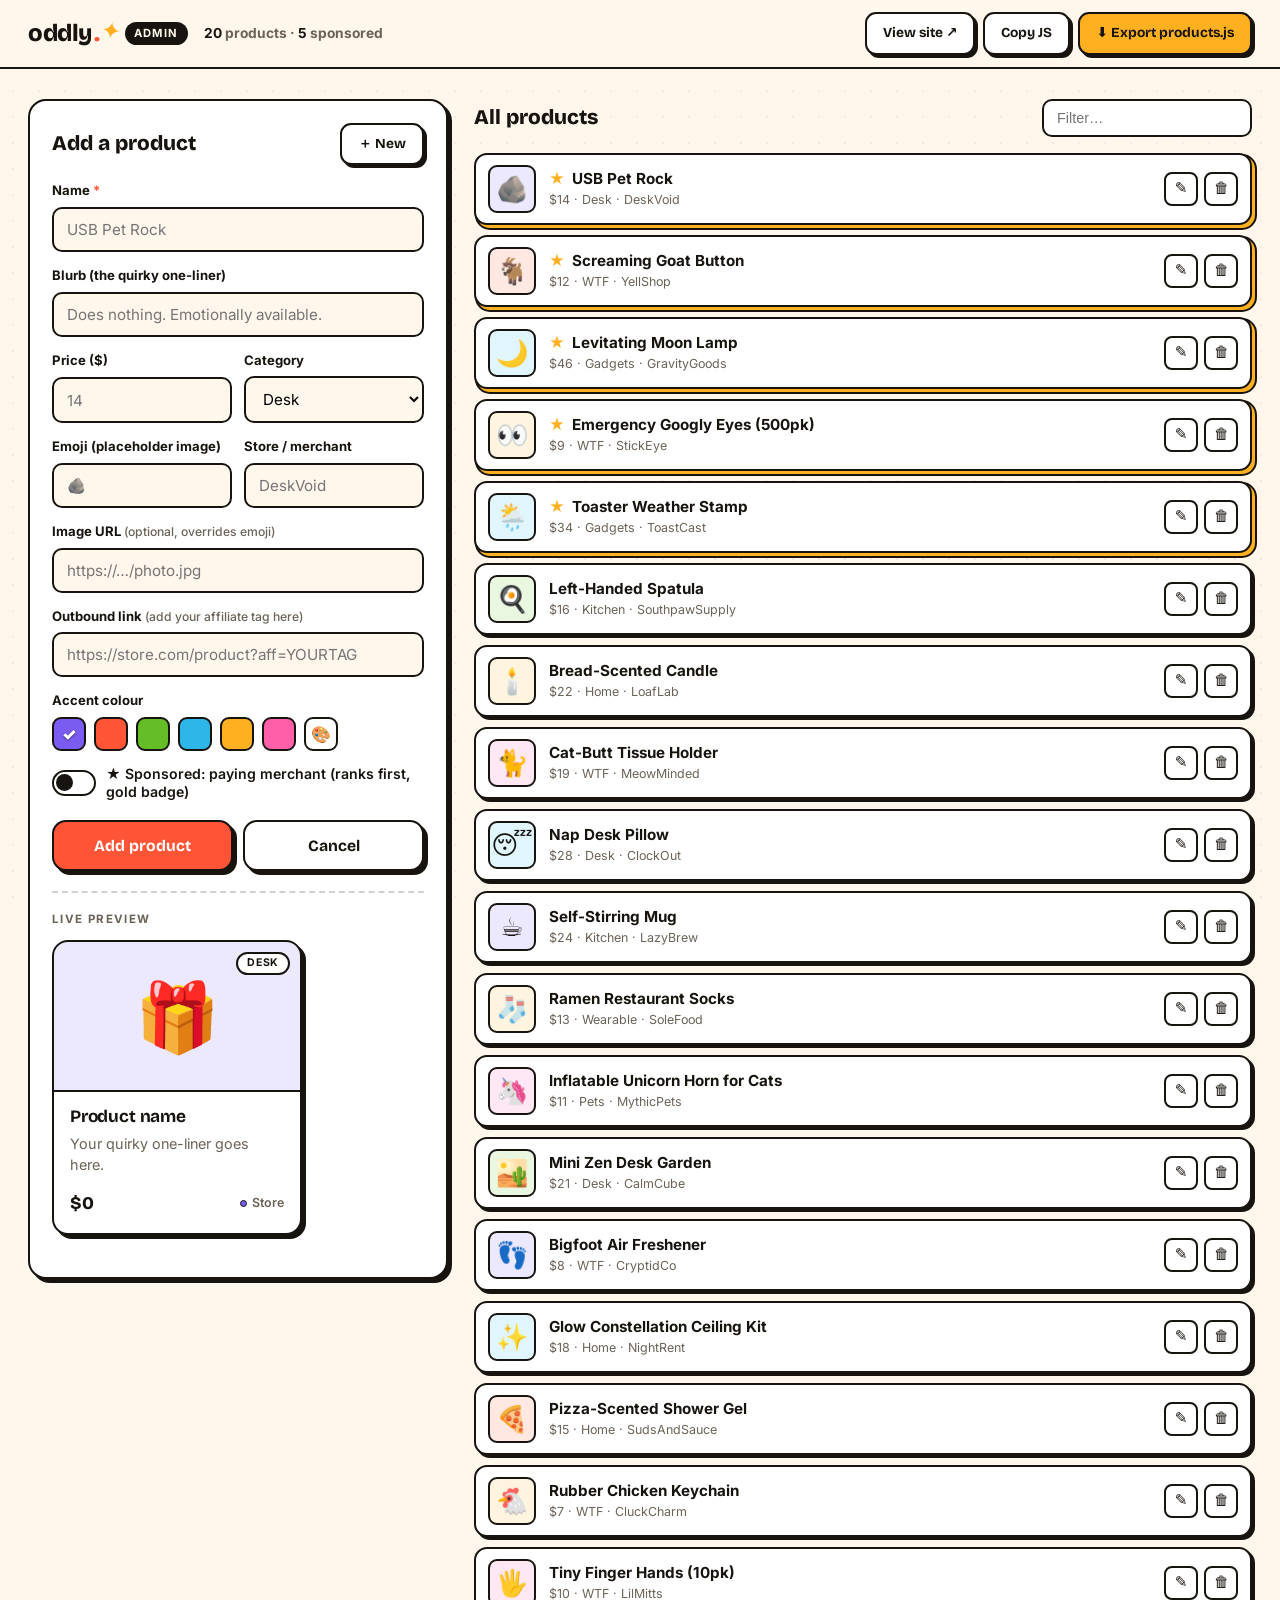
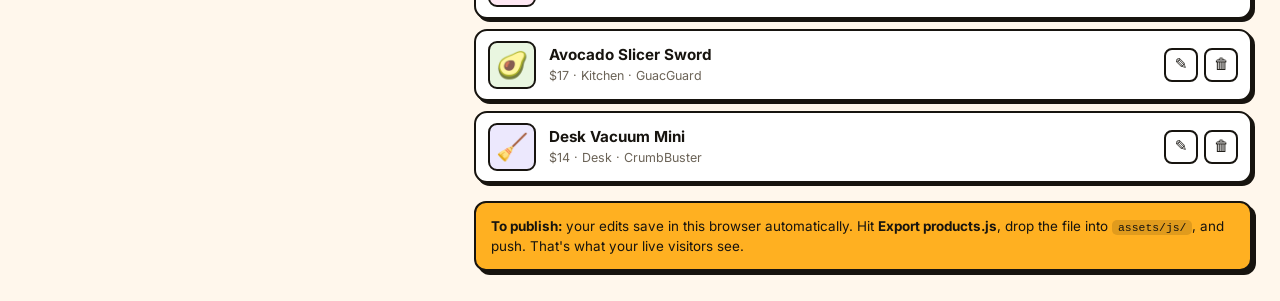
==== admin.html @ 24bc45f0 "ODDLY: weird-product discovery platform + admin Co-Authored-By: Claude Opus 4.8 <noreply@anthropic.c" ====
<!DOCTYPE html>
<html lang="en">
<head>
<meta charset="UTF-8">
<meta name="viewport" content="width=device-width, initial-scale=1.0">
<title>ODDLY: Admin</title>
<meta name="robots" content="noindex">
<link rel="icon" href='data:image/svg+xml,%3Csvg xmlns="http://www.w3.org/2000/svg" viewBox="0 0 64 64"%3E%3Crect width="64" height="64" rx="14" fill="%23FFF7EC" stroke="%2317140F" stroke-width="4"/%3E%3Ctext x="32" y="46" font-size="38" text-anchor="middle" font-family="Arial Black,sans-serif" fill="%2317140F"%3EO%3C/text%3E%3Ccircle cx="47" cy="18" r="6" fill="%23FF5436" stroke="%2317140F" stroke-width="3"/%3E%3C/svg%3E'>
<link rel="preconnect" href="https://fonts.googleapis.com">
<link rel="preconnect" href="https://fonts.gstatic.com" crossorigin>
<link href="https://fonts.googleapis.com/css2?family=Bricolage+Grotesque:opsz,wght@12..96,600;12..96,700;12..96,800&family=Inter:wght@400;500;600;700&display=swap" rel="stylesheet">
<link rel="stylesheet" href="assets/css/styles.css">
<link rel="stylesheet" href="assets/css/admin.css">
</head>
<body class="admin">

<!-- ===== Top bar ===== -->
<header class="adbar">
  <div class="adbar__in">
    <a class="logo" href="index.html">oddly<span class="dot">.</span><span class="star">✦</span> <span class="adbar__tag">admin</span></a>
    <div class="adbar__stats" id="stats"></div>
    <div class="adbar__actions">
      <a class="btn btn--sm" href="index.html" target="_blank">View site ↗</a>
      <button class="btn btn--sm" id="btn-copy">Copy JS</button>
      <button class="btn btn--sm btn--gold" id="btn-export">⬇ Export products.js</button>
    </div>
  </div>
</header>

<main class="adwrap">

  <!-- ===== Editor ===== -->
  <section class="editor" id="editor">
    <div class="editor__head">
      <h2 id="editor-title">Add a product</h2>
      <button class="btn btn--sm" id="btn-new" hidden>＋ New</button>
    </div>

    <form id="form" class="ed-form" autocomplete="off">
      <label class="fld">
        <span>Name <b>*</b></span>
        <input name="name" required placeholder="USB Pet Rock">
      </label>

      <label class="fld">
        <span>Blurb (the quirky one-liner)</span>
        <input name="blurb" placeholder="Does nothing. Emotionally available.">
      </label>

      <div class="fld-grid">
        <label class="fld">
          <span>Price ($)</span>
          <input name="price" type="number" min="0" step="0.01" placeholder="14">
        </label>
        <label class="fld">
          <span>Category</span>
          <select name="cat" id="cat-select"></select>
        </label>
      </div>

      <div class="fld-grid">
        <label class="fld">
          <span>Emoji (placeholder image)</span>
          <input name="emoji" maxlength="4" placeholder="🪨">
        </label>
        <label class="fld">
          <span>Store / merchant</span>
          <input name="store" placeholder="DeskVoid">
        </label>
      </div>

      <label class="fld">
        <span>Image URL <em>(optional, overrides emoji)</em></span>
        <input name="image" type="url" placeholder="https://…/photo.jpg">
      </label>

      <label class="fld">
        <span>Outbound link <em>(add your affiliate tag here)</em></span>
        <input name="url" type="url" placeholder="https://store.com/product?aff=YOURTAG">
      </label>

      <div class="fld">
        <span>Accent colour</span>
        <div class="swatches" id="swatches"></div>
      </div>

      <label class="toggle">
        <input type="checkbox" name="sponsored">
        <span class="toggle__ui"></span>
        <span>★ Sponsored: paying merchant (ranks first, gold badge)</span>
      </label>

      <div class="ed-actions">
        <button class="btn btn--brand" type="submit" id="btn-save">Add product</button>
        <button class="btn" type="button" id="btn-cancel" hidden>Cancel</button>
      </div>
    </form>

    <div class="preview">
      <div class="preview__label">Live preview</div>
      <div id="preview-card"></div>
    </div>
  </section>

  <!-- ===== Product list ===== -->
  <section class="list">
    <div class="list__head">
      <h2>All products</h2>
      <input id="list-search" class="list__search" type="search" placeholder="Filter…">
    </div>
    <div class="rows" id="rows"></div>
    <p class="publish-note">
      <strong>To publish:</strong> your edits save in this browser automatically.
      Hit <b>Export products.js</b>, drop the file into <code>assets/js/</code>, and push.
      That's what your live visitors see.
    </p>
  </section>

</main>

<div class="toast" id="toast"></div>

<script src="assets/js/products.js"></script>
<script src="assets/js/admin.js"></script>
</body>
</html>
---- assets/css/styles.css ----
/* =====================================================================
   ODDLY: playful discovery marketplace
   ===================================================================== */

:root{
  --bg:#FFF7EC;
  --ink:#17140F;
  --card:#FFFFFF;
  --muted:#6b6357;
  --line:#17140F;
  --brand:#FF5436;      /* tomato */
  --gold:#FFB021;
  --grape:#7B5CF0;
  --sky:#2FB6E8;
  --lime:#64BC26;
  --pink:#FF5FA8;
  --shadow: 4px 4px 0 var(--ink);
  --shadow-lg: 7px 7px 0 var(--ink);
  --radius:16px;
  --font-display:"Bricolage Grotesque","Arial Black",system-ui,sans-serif;
  --font-body:"Inter",system-ui,-apple-system,"Segoe UI",Roboto,sans-serif;
  --nav-h:66px;
}

*,*::before,*::after{box-sizing:border-box;margin:0;padding:0}
html{scroll-behavior:smooth;-webkit-text-size-adjust:100%}
body{
  font-family:var(--font-body);
  background:var(--bg);
  color:var(--ink);
  line-height:1.5;
  -webkit-font-smoothing:antialiased;
  overflow-x:hidden;
}
img{display:block;max-width:100%}
a{color:inherit;text-decoration:none}
button{font:inherit;cursor:pointer;border:none;background:none;color:inherit}
::selection{background:var(--brand);color:#fff}
:focus-visible{outline:3px solid var(--grape);outline-offset:2px}

.wrap{width:100%;max-width:1240px;margin-inline:auto;padding-inline:clamp(16px,4vw,32px)}

/* dotted texture behind everything */
body::before{
  content:"";position:fixed;inset:0;z-index:0;pointer-events:none;
  background-image:radial-gradient(var(--ink) 1px,transparent 1.4px);
  background-size:26px 26px;opacity:.05;
}
main,.nav,.site-footer{position:relative;z-index:1}

/* ---------- pieces ---------- */
.pill{
  display:inline-flex;align-items:center;gap:7px;
  font-weight:700;font-size:.8rem;letter-spacing:.01em;
  padding:6px 13px;border:2px solid var(--ink);border-radius:999px;
  background:#fff;white-space:nowrap;
}
.btn{
  display:inline-flex;align-items:center;justify-content:center;gap:8px;
  font-family:var(--font-display);font-weight:700;font-size:.98rem;
  padding:12px 22px;border:2.5px solid var(--ink);border-radius:14px;
  background:#fff;box-shadow:var(--shadow);
  transition:transform .12s ease, box-shadow .12s ease, background .15s ease;
}
.btn:hover{transform:translate(-2px,-2px);box-shadow:var(--shadow-lg)}
.btn:active{transform:translate(2px,2px);box-shadow:2px 2px 0 var(--ink)}
.btn--brand{background:var(--brand);color:#fff}
.btn--grape{background:var(--grape);color:#fff}
.btn--gold{background:var(--gold)}
.btn--sm{padding:9px 16px;font-size:.86rem;border-radius:11px;box-shadow:3px 3px 0 var(--ink)}

/* ---------- nav ---------- */
.nav{
  position:sticky;top:0;z-index:50;
  background:var(--bg);border-bottom:2.5px solid var(--ink);
}
.nav__in{display:flex;align-items:center;gap:18px;height:var(--nav-h)}
.logo{font-family:var(--font-display);font-weight:800;font-size:1.5rem;letter-spacing:-.02em;display:flex;align-items:center;gap:2px}
.logo .dot{color:var(--brand)}
.logo .star{display:inline-block;color:var(--gold);transform:translateY(-2px) rotate(8deg)}
.nav__links{display:flex;gap:4px;margin-left:auto}
.nav__links a{font-weight:600;font-size:.92rem;padding:8px 12px;border-radius:10px}
.nav__links a:hover{background:#fff;box-shadow:var(--shadow)}
.nav__cta{margin-left:6px}
.nav__burger{display:none;margin-left:auto;width:44px;height:44px;border:2.5px solid var(--ink);border-radius:11px;background:#fff;align-items:center;justify-content:center;font-size:1.3rem;box-shadow:var(--shadow)}

/* ---------- hero ---------- */
.hero{padding:clamp(38px,7vw,74px) 0 clamp(28px,4vw,44px);text-align:center}
.hero .tagchip{margin-bottom:20px;background:var(--gold)}
.hero h1{
  font-family:var(--font-display);font-weight:800;
  font-size:clamp(2.3rem,6.4vw,4.6rem);line-height:1.02;letter-spacing:-.03em;
  max-width:16ch;margin-inline:auto;
}
.hero h1 .mark{position:relative;white-space:nowrap}
.hero h1 .mark::after{content:"";position:absolute;left:-2%;right:-2%;bottom:6%;height:34%;
  background:var(--brand);z-index:-1;transform:rotate(-1.4deg);border-radius:3px}
.hero p.sub{max-width:44ch;margin:20px auto 0;font-size:clamp(1rem,1.6vw,1.2rem);color:var(--muted)}

/* search */
.searchbar{display:flex;gap:10px;max-width:600px;margin:28px auto 0;flex-wrap:wrap}
.searchbar__field{
  flex:1;min-width:230px;display:flex;align-items:center;gap:10px;
  background:#fff;border:2.5px solid var(--ink);border-radius:14px;
  padding:0 16px;box-shadow:var(--shadow);
}
.searchbar__field svg{width:20px;height:20px;flex:none;color:var(--muted)}
.searchbar__field input{flex:1;border:none;background:none;padding:15px 0;font-size:1.02rem;outline:none}
.searchbar__field input::placeholder{color:#a99f90}

.hero__meta{margin-top:16px;font-size:.86rem;color:var(--muted);font-weight:600}

/* ---------- controls / chips ---------- */
.controls{position:sticky;top:var(--nav-h);z-index:40;background:var(--bg);
  padding:14px 0;border-bottom:2px dashed rgba(23,20,15,.18)}
.controls__in{display:flex;align-items:center;gap:12px;flex-wrap:wrap}
.chips{display:flex;gap:8px;flex-wrap:wrap;flex:1}
.chip{
  font-weight:700;font-size:.86rem;padding:8px 15px;border:2px solid var(--ink);
  border-radius:999px;background:#fff;transition:transform .1s ease,box-shadow .1s ease;
}
.chip:hover{transform:translateY(-1px);box-shadow:3px 3px 0 var(--ink)}
.chip.is-active{background:var(--ink);color:var(--bg)}
.count{font-weight:700;font-size:.86rem;color:var(--muted);white-space:nowrap}

/* ---------- feed (masonry) ---------- */
.feed{columns:4 250px;column-gap:20px;padding:28px 0 10px}
.card{
  break-inside:avoid;margin-bottom:20px;display:block;width:100%;text-align:left;
  background:var(--card);border:2.5px solid var(--ink);border-radius:var(--radius);
  box-shadow:var(--shadow);overflow:hidden;
  transition:transform .14s ease, box-shadow .14s ease;
}
.card:hover{transform:translate(-3px,-3px) rotate(-.4deg);box-shadow:var(--shadow-lg)}
.card__media{
  position:relative;display:flex;align-items:center;justify-content:center;
  min-height:150px;padding:22px;font-size:clamp(46px,7vw,68px);line-height:1;
  border-bottom:2.5px solid var(--ink);
}
.card__media img{width:100%;height:100%;object-fit:cover;position:absolute;inset:0}
.card__badge{
  position:absolute;top:10px;left:10px;display:inline-flex;align-items:center;gap:5px;
  font-weight:800;font-size:.68rem;letter-spacing:.04em;text-transform:uppercase;
  padding:5px 10px;border:2px solid var(--ink);border-radius:999px;background:var(--gold);
}
.card__cat{
  position:absolute;top:10px;right:10px;font-weight:700;font-size:.66rem;text-transform:uppercase;
  letter-spacing:.06em;padding:4px 9px;border:2px solid var(--ink);border-radius:999px;background:#fff;
}
.card__body{padding:15px 16px 16px}
.card__name{font-family:var(--font-display);font-weight:700;font-size:1.08rem;line-height:1.2;letter-spacing:-.01em}
.card__blurb{margin-top:6px;font-size:.9rem;color:var(--muted);line-height:1.45}
.card__row{margin-top:14px;display:flex;align-items:center;justify-content:space-between;gap:10px}
.card__price{font-family:var(--font-display);font-weight:800;font-size:1.12rem}
.card__store{font-size:.78rem;font-weight:600;color:var(--muted);display:flex;align-items:center;gap:5px}
.card__store::before{content:"";width:7px;height:7px;border-radius:50%;background:var(--_c,var(--grape));border:1.5px solid var(--ink)}
.card.is-sponsored{box-shadow:5px 5px 0 var(--gold),5px 5px 0 2.5px var(--ink)}

/* surprise highlight */
@keyframes wiggle{0%,100%{transform:rotate(0)}25%{transform:rotate(-2.5deg)}75%{transform:rotate(2.5deg)}}
.card.is-surprise{animation:wiggle .5s ease 2;box-shadow:0 0 0 4px var(--grape),var(--shadow-lg)}

/* empty state */
.empty{text-align:center;padding:60px 20px;display:none}
.empty.show{display:block}
.empty .big{font-size:56px}
.empty h3{font-family:var(--font-display);font-size:1.5rem;margin-top:10px}
.empty p{color:var(--muted);margin-top:6px}

/* ---------- product modal (in-site detail) ---------- */
.modal{position:fixed;inset:0;z-index:100;display:none;align-items:center;justify-content:center;padding:20px}
.modal.open{display:flex}
.modal__scrim{position:absolute;inset:0;background:rgba(23,20,15,.55);backdrop-filter:blur(3px)}
.modal__card{
  position:relative;z-index:1;width:100%;max-width:760px;max-height:90vh;overflow:auto;
  background:var(--bg);border:3px solid var(--ink);border-radius:22px;box-shadow:10px 10px 0 var(--ink);
  display:grid;grid-template-columns:1fr 1fr;
}
.modal__media{display:flex;align-items:center;justify-content:center;font-size:clamp(80px,16vw,150px);
  padding:30px;border-right:3px solid var(--ink);min-height:280px;position:relative}
.modal__media img{position:absolute;inset:0;width:100%;height:100%;object-fit:cover}
.modal__body{padding:26px 26px 28px;display:flex;flex-direction:column}
.modal__badges{display:flex;gap:8px;margin-bottom:12px;flex-wrap:wrap}
.modal__name{font-family:var(--font-display);font-weight:800;font-size:1.7rem;line-height:1.1;letter-spacing:-.02em}
.modal__blurb{margin-top:10px;color:var(--muted);font-size:1.02rem}
.modal__price{font-family:var(--font-display);font-weight:800;font-size:1.8rem;margin-top:16px}
.modal__store{margin-top:4px;font-size:.9rem;color:var(--muted)}
.modal__actions{margin-top:auto;padding-top:22px;display:flex;flex-direction:column;gap:10px}
.modal__note{font-size:.74rem;color:var(--muted);text-align:center}
.modal__close{position:absolute;top:12px;right:14px;z-index:2;width:40px;height:40px;border:2.5px solid var(--ink);
  border-radius:11px;background:#fff;font-size:1.2rem;box-shadow:3px 3px 0 var(--ink);display:flex;align-items:center;justify-content:center}
.modal__close:hover{background:var(--brand);color:#fff}

/* ---------- merchants / pricing ---------- */
.section{padding:clamp(48px,8vw,88px) 0}
.section__head{text-align:center;max-width:640px;margin:0 auto clamp(30px,5vw,48px)}
.section__head .pill{margin-bottom:16px}
.section__head h2{font-family:var(--font-display);font-weight:800;font-size:clamp(1.9rem,4vw,3rem);line-height:1.05;letter-spacing:-.02em}
.section__head p{color:var(--muted);margin-top:14px;font-size:1.05rem}
.merchants{background:var(--grape);border-block:3px solid var(--ink);color:#fff}
.merchants .section__head h2,.merchants .section__head p{color:#fff}
.merchants .section__head .pill{background:var(--gold);color:var(--ink)}

.tiers{display:grid;grid-template-columns:repeat(3,1fr);gap:20px;align-items:stretch}
.tier{background:var(--bg);color:var(--ink);border:2.5px solid var(--ink);border-radius:18px;padding:26px 24px;box-shadow:var(--shadow);display:flex;flex-direction:column}
.tier.is-featured{box-shadow:var(--shadow-lg);transform:translateY(-6px)}
.tier__name{font-family:var(--font-display);font-weight:800;font-size:1.25rem}
.tier__price{font-family:var(--font-display);font-weight:800;font-size:2.4rem;margin-top:6px}
.tier__price span{font-size:.9rem;font-weight:600;color:var(--muted)}
.tier__tag{align-self:flex-start;margin-top:10px}
.tier ul{list-style:none;margin:18px 0 0;display:grid;gap:10px}
.tier li{display:flex;gap:9px;font-size:.94rem;align-items:flex-start}
.tier li svg{width:18px;height:18px;flex:none;margin-top:2px;color:var(--lime)}
.tier .btn{margin-top:22px;width:100%}

/* ---------- submit / newsletter ---------- */
.submit__box{max-width:560px;margin:0 auto;background:#fff;border:2.5px solid var(--ink);border-radius:18px;box-shadow:var(--shadow-lg);padding:clamp(24px,4vw,40px);text-align:center}
.submit__box h2{font-family:var(--font-display);font-weight:800;font-size:clamp(1.6rem,3vw,2.2rem)}
.submit__box p{color:var(--muted);margin-top:10px}
.field-row{display:flex;gap:10px;margin-top:22px;flex-wrap:wrap}
.field-row input{flex:1;min-width:200px;border:2.5px solid var(--ink);border-radius:12px;padding:14px 16px;font-size:1rem;background:var(--bg);outline:none}
.field-row input:focus{box-shadow:var(--shadow)}
.submit__ok{display:none;margin-top:16px;font-weight:700;color:var(--grape)}
.submit__box.done .field-row,.submit__box.done .submit__note{display:none}
.submit__box.done .submit__ok{display:block}
.submit__note{font-size:.78rem;color:var(--muted);margin-top:12px}

/* ---------- footer ---------- */
.site-footer{background:var(--ink);color:#f4efe6;padding:52px 0 30px;border-top:3px solid var(--ink)}
.foot__grid{display:flex;flex-wrap:wrap;gap:30px;justify-content:space-between}
.foot__brand{max-width:300px}
.foot__brand .logo{color:#fff}
.foot__brand p{color:#b6ac9c;margin-top:12px;font-size:.9rem}
.foot__cols{display:flex;gap:48px;flex-wrap:wrap}
.foot__col h4{font-size:.72rem;letter-spacing:.14em;text-transform:uppercase;color:#8f8676;margin-bottom:12px}
.foot__col a{display:block;color:#d9d1c4;font-size:.9rem;padding:4px 0}
.foot__col a:hover{color:#fff}
.foot__bottom{margin-top:38px;padding-top:20px;border-top:1px solid #362f25;display:flex;justify-content:space-between;gap:14px;flex-wrap:wrap;font-size:.8rem;color:#8f8676}
.disclosure{background:var(--gold);color:var(--ink);border:2.5px solid var(--ink);border-radius:12px;padding:12px 16px;font-size:.82rem;font-weight:600;margin-top:26px;box-shadow:var(--shadow)}

/* ---------- responsive ---------- */
@media(max-width:900px){
  .tiers{grid-template-columns:1fr;max-width:420px;margin-inline:auto}
  .tier.is-featured{transform:none}
  .modal__card{grid-template-columns:1fr;max-width:440px}
  .modal__media{border-right:none;border-bottom:3px solid var(--ink);min-height:200px}
}
@media(max-width:720px){
  .nav__links,.nav__cta{display:none}
  .nav__burger{display:flex}
  .nav.open .nav__links{display:flex;position:absolute;top:var(--nav-h);left:0;right:0;flex-direction:column;
    background:var(--bg);border-bottom:2.5px solid var(--ink);padding:12px 20px 20px}
  .nav.open .nav__cta{display:block;position:absolute;top:calc(var(--nav-h) + 190px);left:20px;right:20px}
}
@media(prefers-reduced-motion:reduce){
  *{animation:none!important}
  .card:hover{transform:none}
}
---- assets/css/admin.css ----
/* =====================================================================
   ODDLY: admin panel (uses tokens from styles.css)
   ===================================================================== */

.admin{background:var(--bg)}

/* top bar */
.adbar{position:sticky;top:0;z-index:50;background:var(--bg);border-bottom:2.5px solid var(--ink)}
.adbar__in{max-width:1280px;margin:0 auto;padding:12px clamp(16px,4vw,28px);display:flex;align-items:center;gap:16px;flex-wrap:wrap}
.adbar__tag{font-family:var(--font-body);font-size:.7rem;font-weight:700;text-transform:uppercase;letter-spacing:.12em;
  background:var(--ink);color:var(--bg);padding:3px 9px;border-radius:999px;margin-left:2px}
.adbar__stats{font-weight:700;font-size:.86rem;color:var(--muted)}
.adbar__stats b{color:var(--ink)}
.adbar__actions{margin-left:auto;display:flex;gap:8px;flex-wrap:wrap}

/* layout */
.adwrap{max-width:1280px;margin:0 auto;padding:clamp(18px,3vw,30px) clamp(16px,4vw,28px);
  display:grid;grid-template-columns:minmax(0,420px) minmax(0,1fr);gap:26px;align-items:start}
@media(max-width:880px){.adwrap{grid-template-columns:1fr}}

/* editor */
.editor{position:sticky;top:84px;background:#fff;border:2.5px solid var(--ink);border-radius:18px;
  box-shadow:var(--shadow);padding:22px}
@media(max-width:880px){.editor{position:static}}
.editor__head{display:flex;align-items:center;justify-content:space-between;margin-bottom:16px}
.editor__head h2{font-family:var(--font-display);font-weight:800;font-size:1.3rem}

.ed-form{display:grid;gap:14px}
.fld{display:grid;gap:6px}
.fld > span{font-weight:700;font-size:.82rem}
.fld > span b{color:var(--brand)}
.fld > span em{font-weight:500;color:var(--muted);font-style:normal;font-size:.76rem}
.fld input,.fld select{
  border:2px solid var(--ink);border-radius:10px;padding:11px 13px;font-size:.95rem;
  background:var(--bg);outline:none;width:100%;font-family:var(--font-body);
}
.fld input:focus,.fld select:focus{box-shadow:3px 3px 0 var(--ink)}
.fld-grid{display:grid;grid-template-columns:1fr 1fr;gap:12px}

.swatches{display:flex;gap:8px;flex-wrap:wrap}
.sw{width:34px;height:34px;border-radius:9px;border:2.5px solid var(--ink);cursor:pointer;position:relative}
.sw.is-active::after{content:"✓";position:absolute;inset:0;display:grid;place-items:center;color:#fff;font-weight:900;
  text-shadow:0 1px 2px rgba(0,0,0,.5)}
.sw--custom{display:flex;align-items:center;justify-content:center;background:#fff;font-size:16px;overflow:hidden}
.sw--custom input{position:absolute;inset:0;opacity:0;cursor:pointer}

.toggle{display:flex;align-items:center;gap:10px;font-weight:600;font-size:.88rem;cursor:pointer;line-height:1.3}
.toggle input{position:absolute;opacity:0}
.toggle__ui{flex:none;width:44px;height:26px;border:2.5px solid var(--ink);border-radius:999px;background:#fff;position:relative;transition:background .15s}
.toggle__ui::after{content:"";position:absolute;top:2px;left:2px;width:17px;height:17px;border-radius:50%;
  background:var(--ink);transition:transform .15s}
.toggle input:checked + .toggle__ui{background:var(--gold)}
.toggle input:checked + .toggle__ui::after{transform:translateX(18px)}
.toggle input:focus-visible + .toggle__ui{outline:3px solid var(--grape);outline-offset:2px}

.ed-actions{display:flex;gap:10px;margin-top:4px}
.ed-actions .btn{flex:1}

/* live preview */
.preview{margin-top:20px;padding-top:18px;border-top:2px dashed rgba(23,20,15,.2)}
.preview__label{font-size:.72rem;font-weight:700;text-transform:uppercase;letter-spacing:.12em;color:var(--muted);margin-bottom:12px}
#preview-card .card{cursor:default;max-width:250px}
#preview-card .card:hover{transform:none;box-shadow:var(--shadow)}

/* list */
.list__head{display:flex;align-items:center;gap:14px;margin-bottom:16px;flex-wrap:wrap}
.list__head h2{font-family:var(--font-display);font-weight:800;font-size:1.3rem}
.list__search{margin-left:auto;border:2px solid var(--ink);border-radius:10px;padding:9px 13px;font-size:.9rem;background:#fff;outline:none;min-width:180px}
.list__search:focus{box-shadow:3px 3px 0 var(--ink)}

.rows{display:grid;gap:10px}
.row{display:flex;align-items:center;gap:13px;background:#fff;border:2px solid var(--ink);border-radius:13px;padding:10px 12px;box-shadow:3px 3px 0 var(--ink)}
.row.is-sponsored{box-shadow:3px 3px 0 var(--gold),3px 3px 0 2px var(--ink)}
.row__media{flex:none;width:48px;height:48px;border:2px solid var(--ink);border-radius:9px;display:grid;place-items:center;font-size:26px;overflow:hidden;position:relative}
.row__media img{position:absolute;inset:0;width:100%;height:100%;object-fit:cover}
.row__info{min-width:0;flex:1}
.row__name{font-weight:700;font-size:.95rem;display:flex;align-items:center;gap:7px}
.row__name .star{color:var(--gold)}
.row__sub{font-size:.78rem;color:var(--muted);white-space:nowrap;overflow:hidden;text-overflow:ellipsis}
.row__actions{display:flex;gap:6px;flex:none}
.icon-btn{width:34px;height:34px;border:2px solid var(--ink);border-radius:8px;background:#fff;display:grid;place-items:center;font-size:.95rem;transition:background .12s}
.icon-btn:hover{background:var(--gold)}
.icon-btn.del:hover{background:var(--brand);color:#fff}

.publish-note{margin-top:18px;background:var(--gold);border:2.5px solid var(--ink);border-radius:12px;padding:13px 15px;
  font-size:.84rem;box-shadow:var(--shadow);line-height:1.5}
.publish-note code{background:rgba(0,0,0,.12);padding:1px 6px;border-radius:5px;font-size:.85em}

/* toast */
.toast{position:fixed;left:50%;bottom:26px;transform:translate(-50%,20px);z-index:200;
  background:var(--ink);color:var(--bg);font-weight:700;font-size:.9rem;padding:12px 20px;border-radius:12px;
  box-shadow:5px 5px 0 rgba(0,0,0,.25);opacity:0;pointer-events:none;transition:opacity .2s,transform .2s}
.toast.show{opacity:1;transform:translate(-50%,0)}

.empty-list{text-align:center;color:var(--muted);padding:40px 10px;font-weight:600}
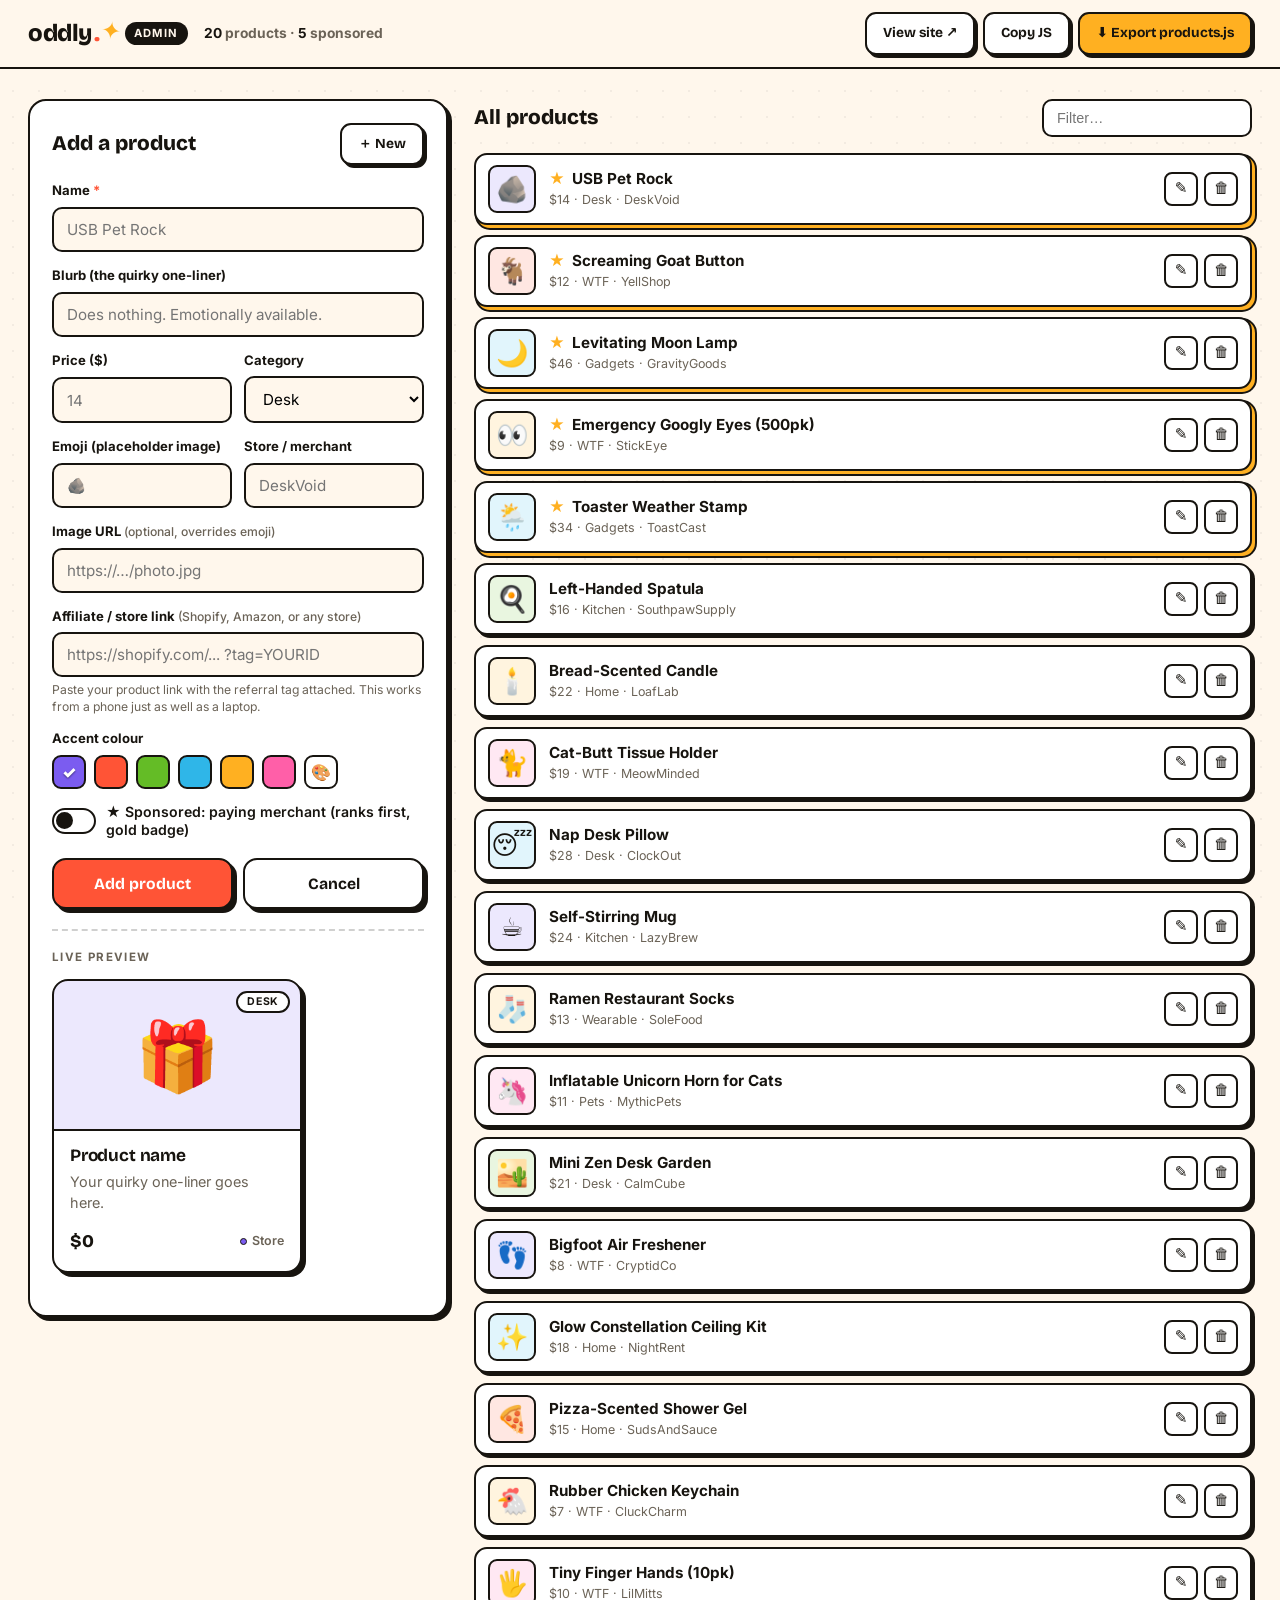
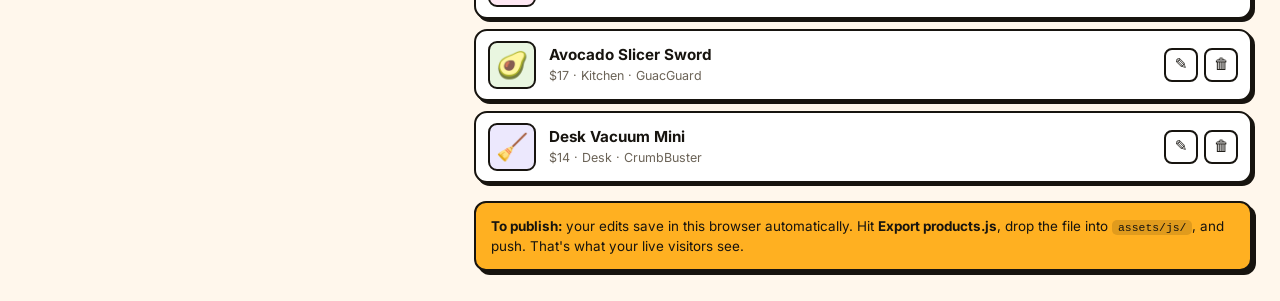
==== commit 0ad97607: "Improve mobile admin entry and affiliate link handling" ====
--- a/admin.html
+++ b/admin.html
@@ -75,8 +75,9 @@
       </label>
 
       <label class="fld">
-        <span>Outbound link <em>(add your affiliate tag here)</em></span>
-        <input name="url" type="url" placeholder="https://store.com/product?aff=YOURTAG">
+        <span>Affiliate / store link <em>(Shopify, Amazon, or any store)</em></span>
+        <input name="url" type="url" inputmode="url" autocomplete="url" autocapitalize="off" autocorrect="off" spellcheck="false" placeholder="https://shopify.com/... ?tag=YOURID">
+        <div class="fld__hint">Paste your product link with the referral tag attached. This works from a phone just as well as a laptop.</div>
       </label>
 
       <div class="fld">
--- a/assets/css/admin.css
+++ b/assets/css/admin.css
@@ -17,6 +17,7 @@
 .adwrap{max-width:1280px;margin:0 auto;padding:clamp(18px,3vw,30px) clamp(16px,4vw,28px);
   display:grid;grid-template-columns:minmax(0,420px) minmax(0,1fr);gap:26px;align-items:start}
 @media(max-width:880px){.adwrap{grid-template-columns:1fr}}
+@media(max-width:640px){.editor{padding:16px}.adbar__in{padding:12px 14px}.adbar__actions{width:100%;justify-content:flex-start}.fld-grid{grid-template-columns:1fr}.ed-actions{flex-direction:column}.list__head{align-items:flex-start}.list__search{width:100%;margin-left:0}}
 
 /* editor */
 .editor{position:sticky;top:84px;background:#fff;border:2.5px solid var(--ink);border-radius:18px;
@@ -30,6 +31,7 @@
 .fld > span{font-weight:700;font-size:.82rem}
 .fld > span b{color:var(--brand)}
 .fld > span em{font-weight:500;color:var(--muted);font-style:normal;font-size:.76rem}
+.fld__hint{font-size:.76rem;color:var(--muted);line-height:1.4;margin-top:-2px}
 .fld input,.fld select{
   border:2px solid var(--ink);border-radius:10px;padding:11px 13px;font-size:.95rem;
   background:var(--bg);outline:none;width:100%;font-family:var(--font-body);
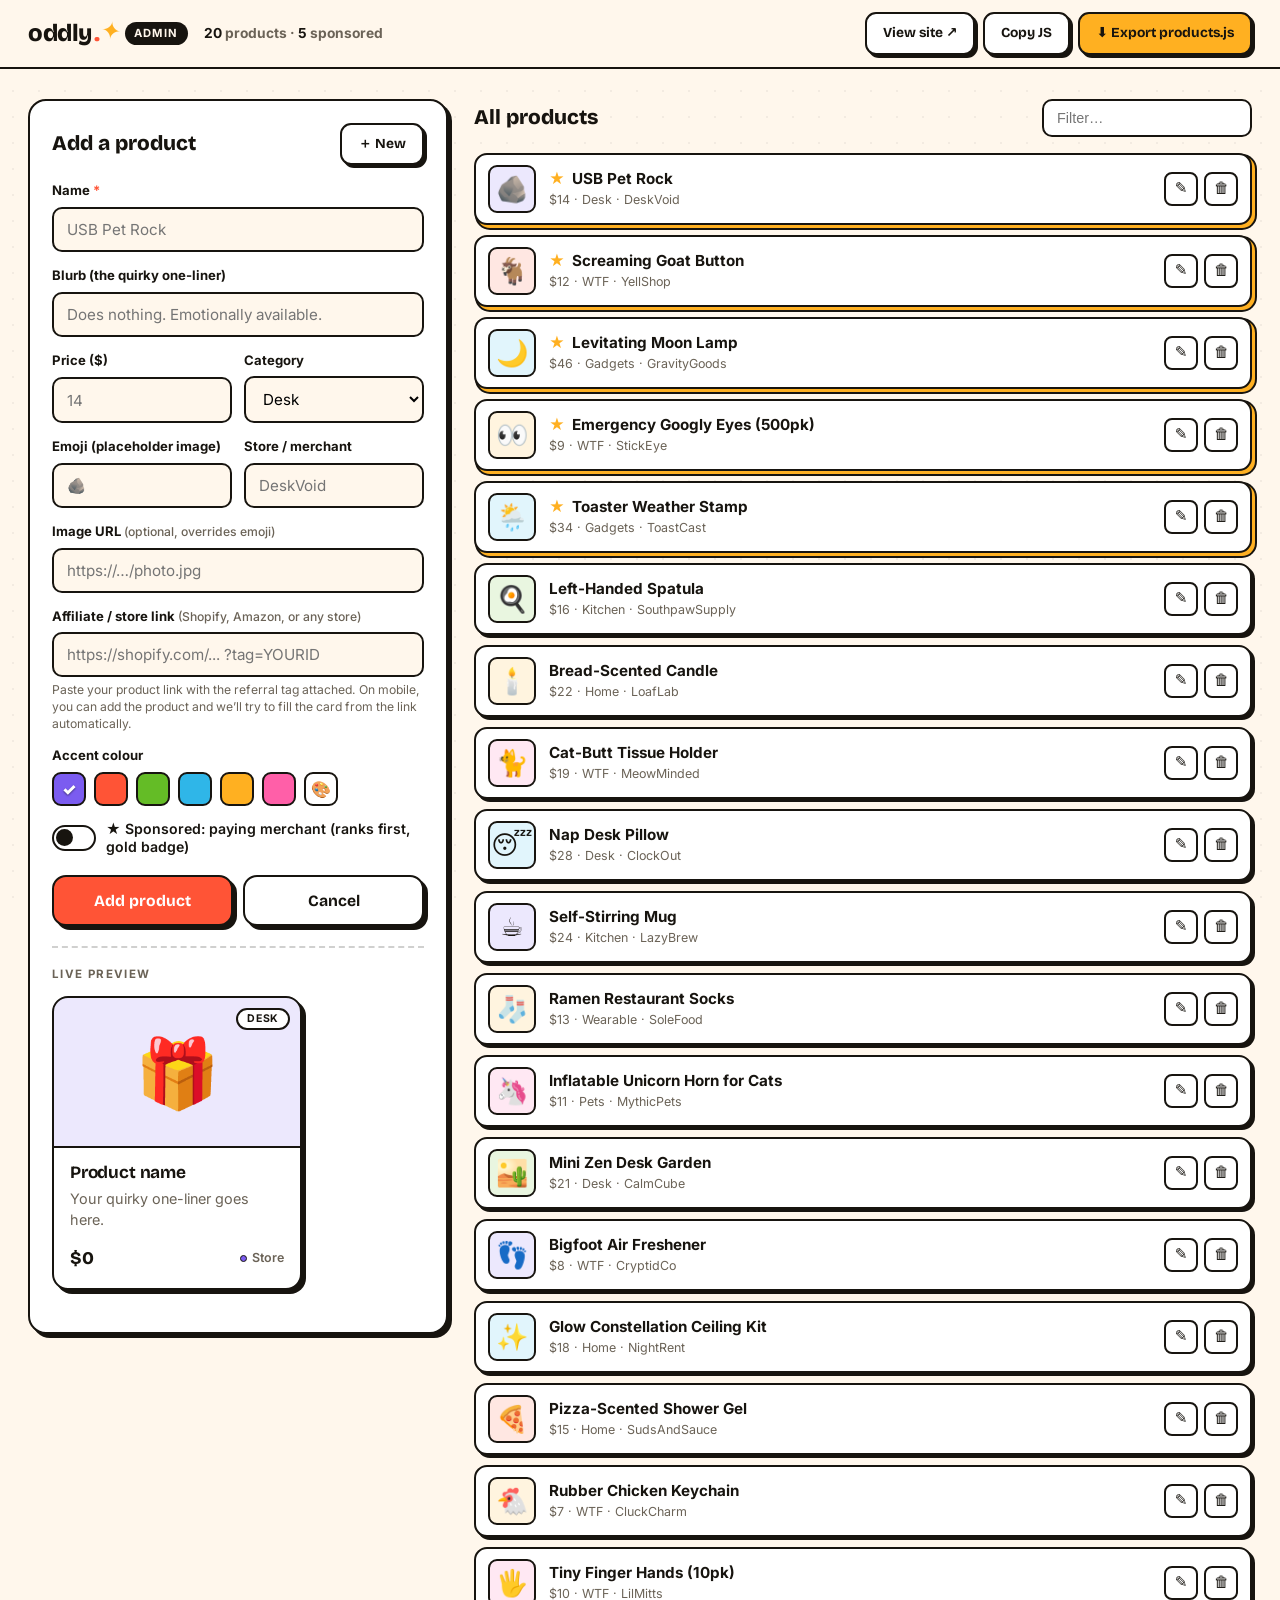
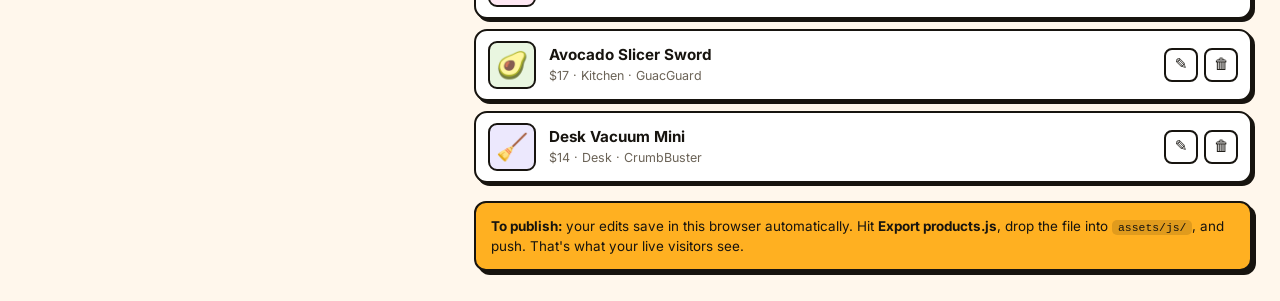
==== commit 3b638721: "Enable paste-link product import for mobile admin" ====
--- a/admin.html
+++ b/admin.html
@@ -77,7 +77,7 @@
       <label class="fld">
         <span>Affiliate / store link <em>(Shopify, Amazon, or any store)</em></span>
         <input name="url" type="url" inputmode="url" autocomplete="url" autocapitalize="off" autocorrect="off" spellcheck="false" placeholder="https://shopify.com/... ?tag=YOURID">
-        <div class="fld__hint">Paste your product link with the referral tag attached. This works from a phone just as well as a laptop.</div>
+        <div class="fld__hint">Paste your product link with the referral tag attached. On mobile, you can add the product and we’ll try to fill the card from the link automatically.</div>
       </label>
 
       <div class="fld">
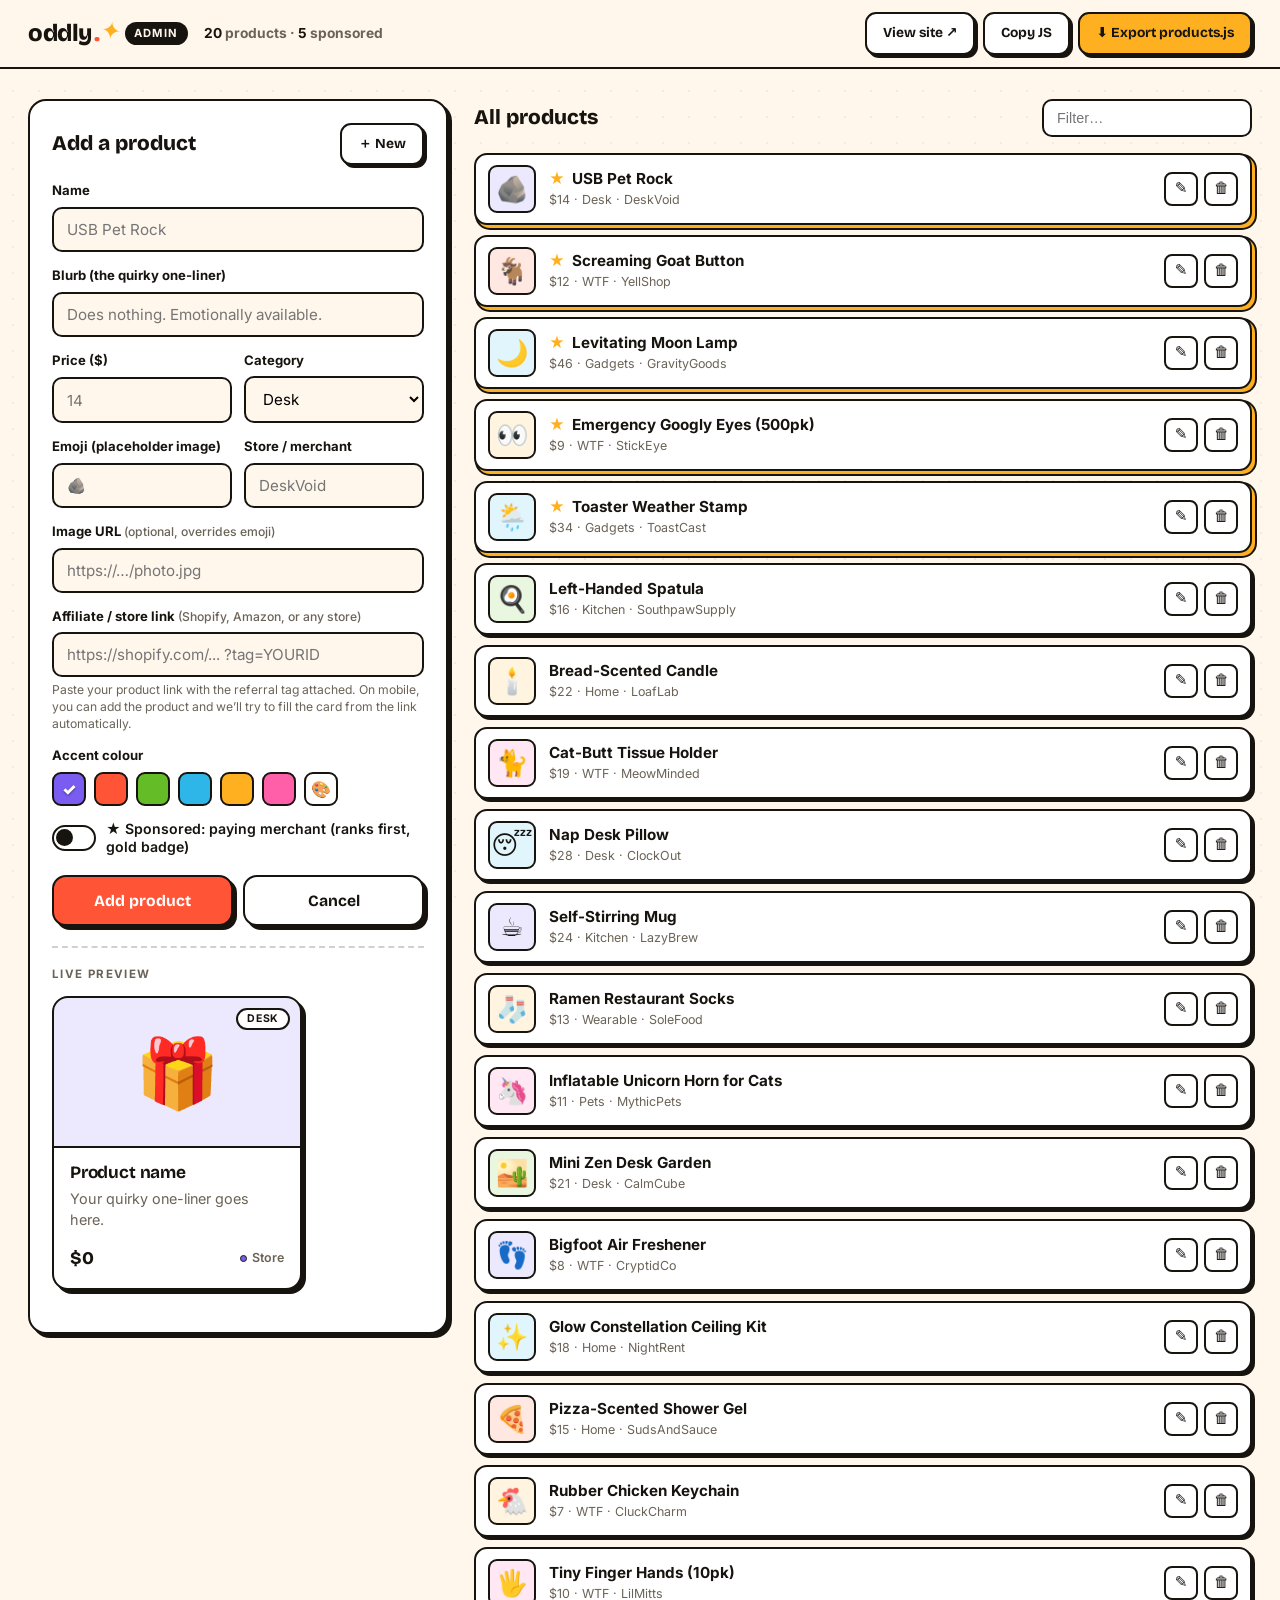
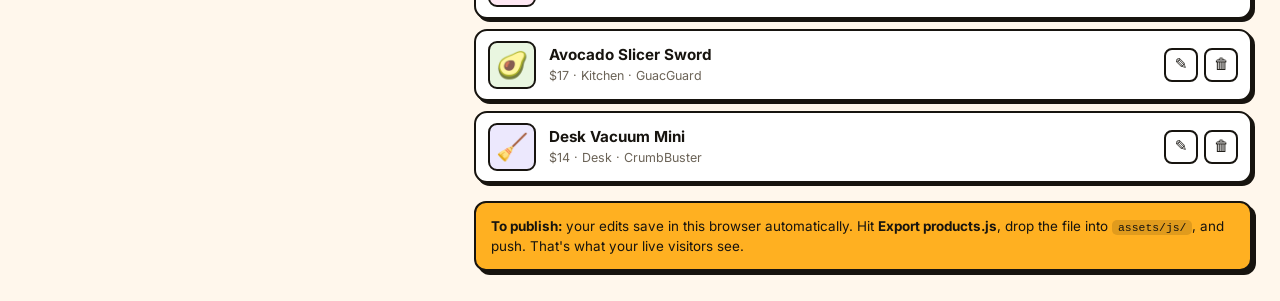
==== commit c0e56caf: "Make product name optional for link-based imports" ====
--- a/admin.html
+++ b/admin.html
@@ -38,8 +38,8 @@
 
     <form id="form" class="ed-form" autocomplete="off">
       <label class="fld">
-        <span>Name <b>*</b></span>
-        <input name="name" required placeholder="USB Pet Rock">
+        <span>Name</span>
+        <input name="name" placeholder="USB Pet Rock">
       </label>
 
       <label class="fld">
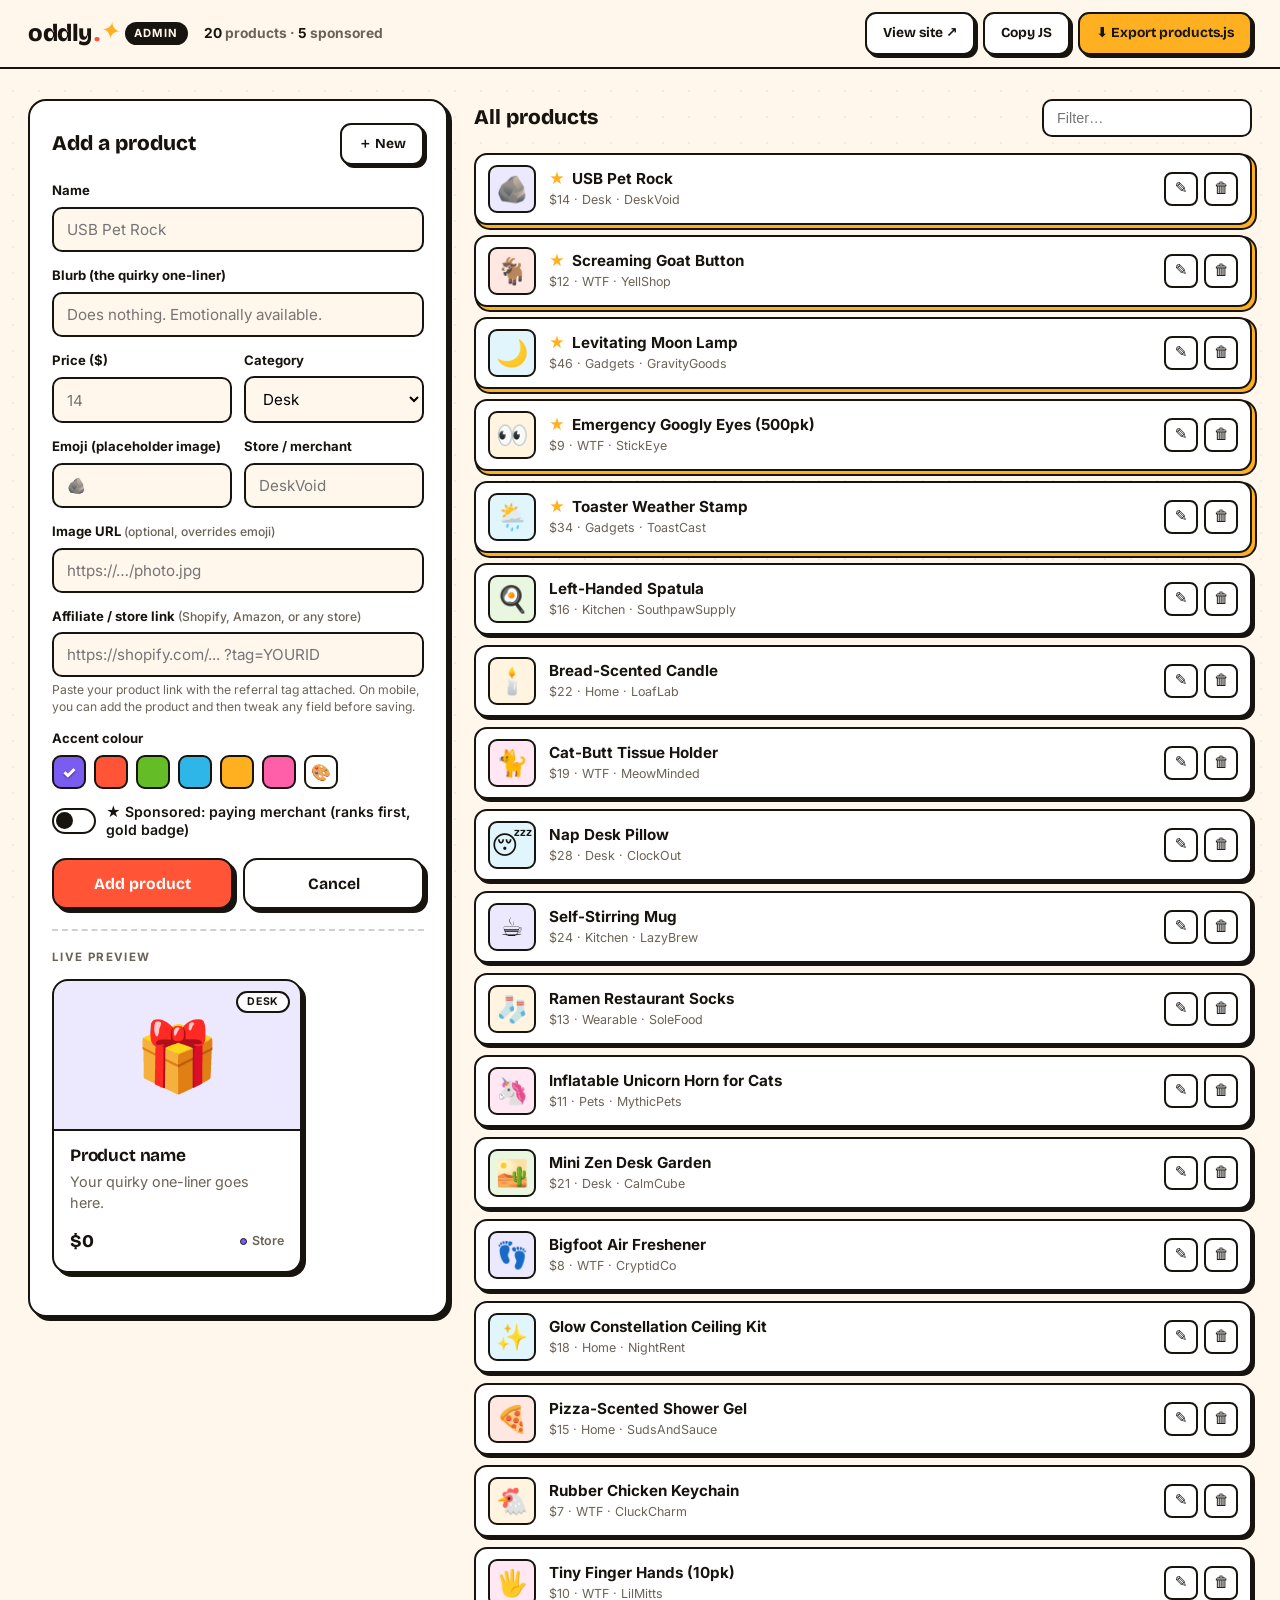
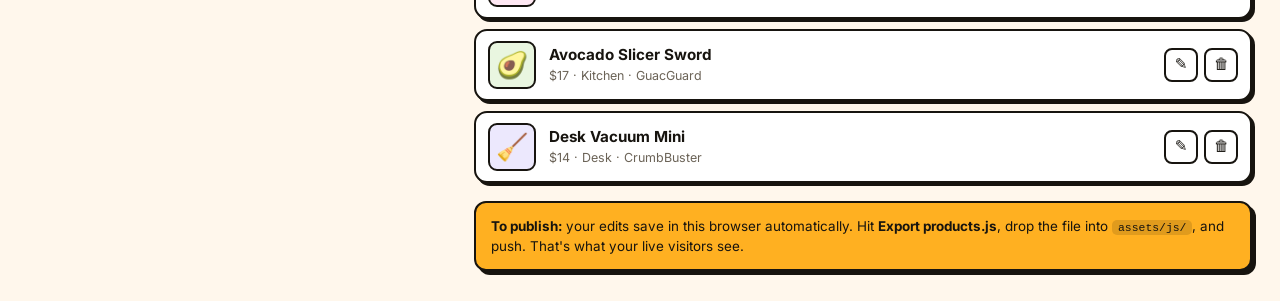
==== commit c8cd726a: "Clarify editing flow after link import" ====
--- a/admin.html
+++ b/admin.html
@@ -77,7 +77,7 @@
       <label class="fld">
         <span>Affiliate / store link <em>(Shopify, Amazon, or any store)</em></span>
         <input name="url" type="url" inputmode="url" autocomplete="url" autocapitalize="off" autocorrect="off" spellcheck="false" placeholder="https://shopify.com/... ?tag=YOURID">
-        <div class="fld__hint">Paste your product link with the referral tag attached. On mobile, you can add the product and we’ll try to fill the card from the link automatically.</div>
+        <div class="fld__hint">Paste your product link with the referral tag attached. On mobile, you can add the product and then tweak any field before saving.</div>
       </label>
 
       <div class="fld">
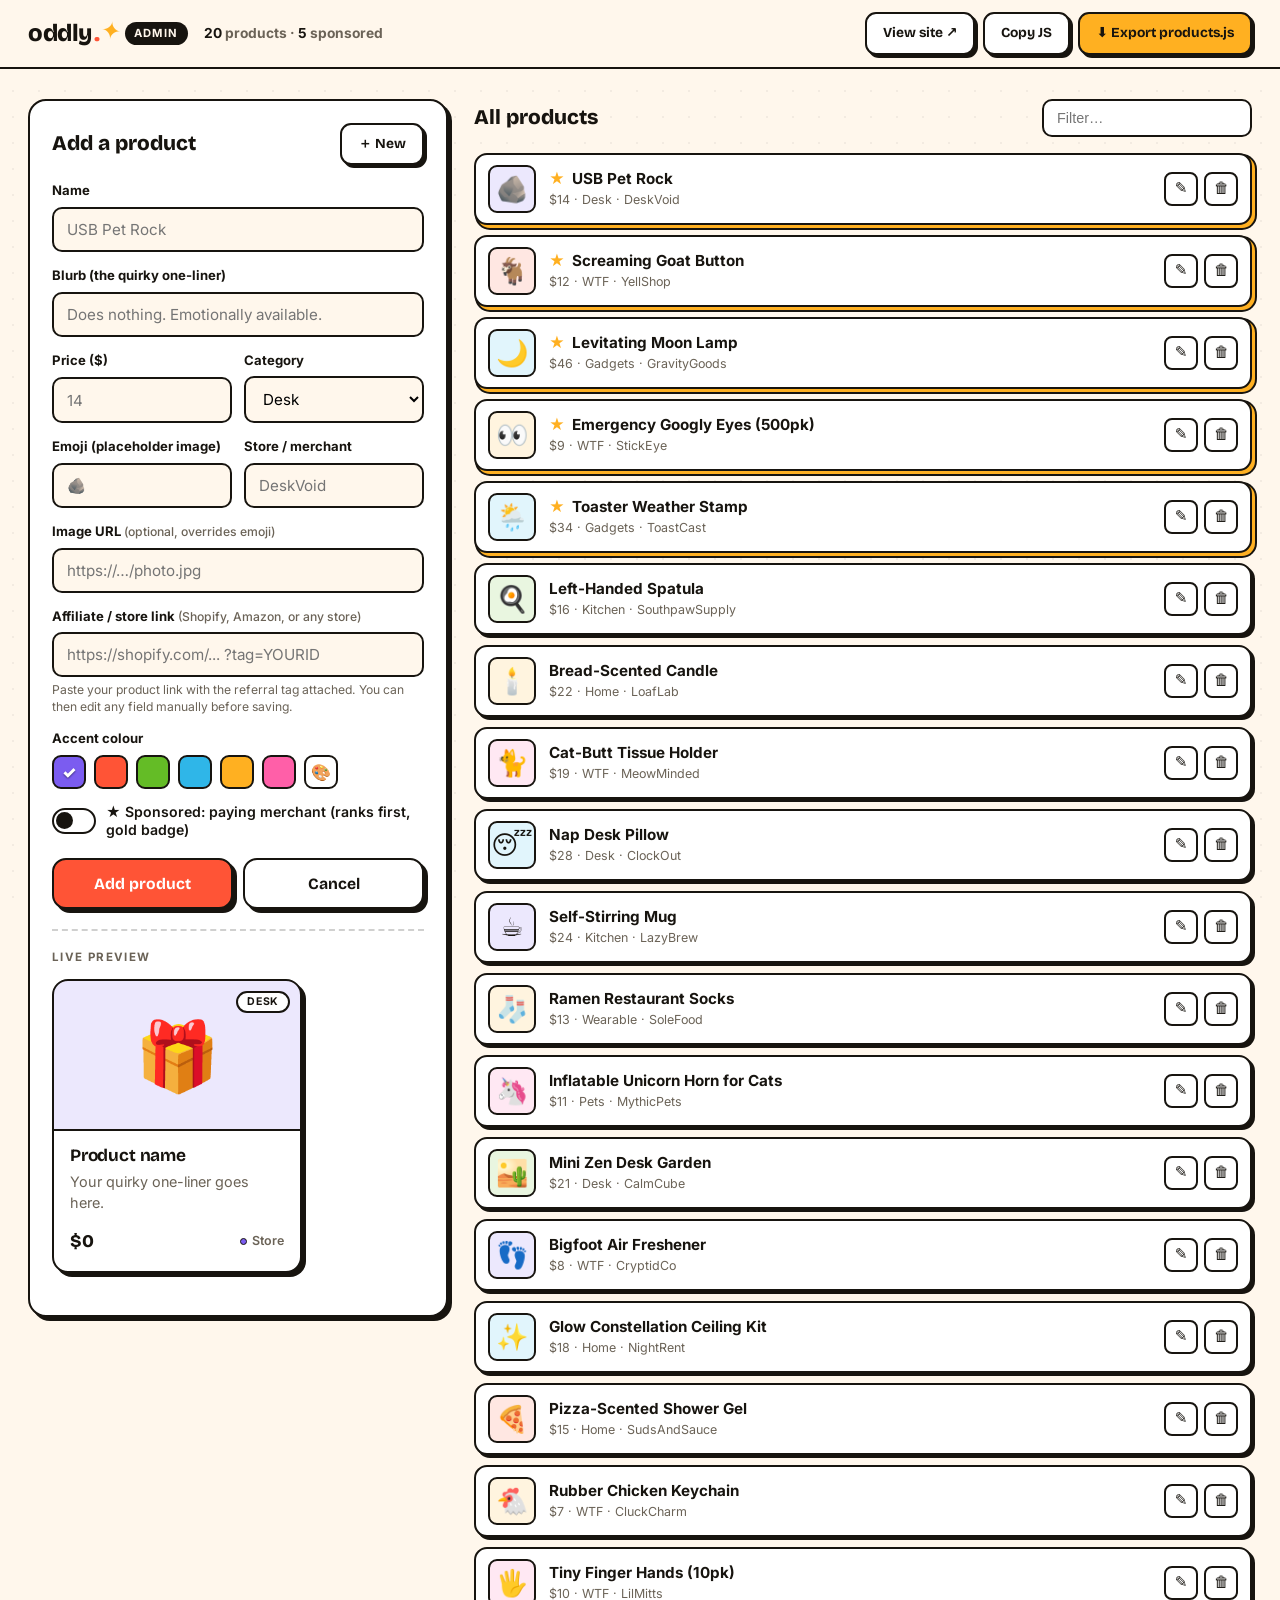
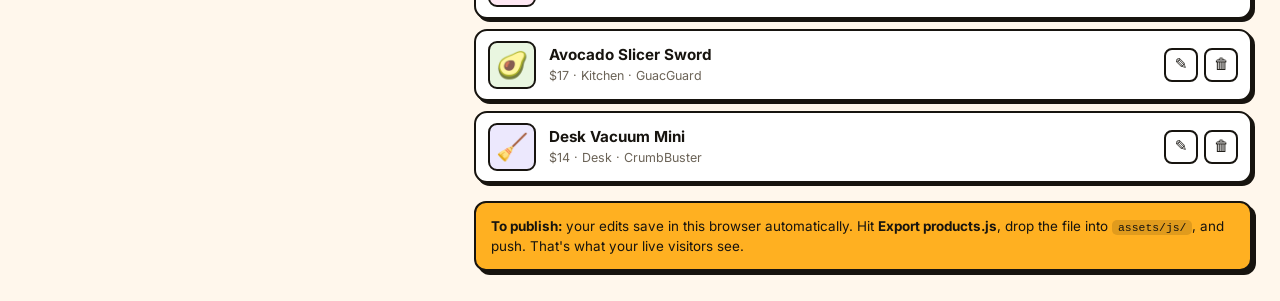
==== commit 0500c022: "Make imported product fields manually editable" ====
--- a/admin.html
+++ b/admin.html
@@ -77,7 +77,7 @@
       <label class="fld">
         <span>Affiliate / store link <em>(Shopify, Amazon, or any store)</em></span>
         <input name="url" type="url" inputmode="url" autocomplete="url" autocapitalize="off" autocorrect="off" spellcheck="false" placeholder="https://shopify.com/... ?tag=YOURID">
-        <div class="fld__hint">Paste your product link with the referral tag attached. On mobile, you can add the product and then tweak any field before saving.</div>
+        <div class="fld__hint">Paste your product link with the referral tag attached. You can then edit any field manually before saving.</div>
       </label>
 
       <div class="fld">
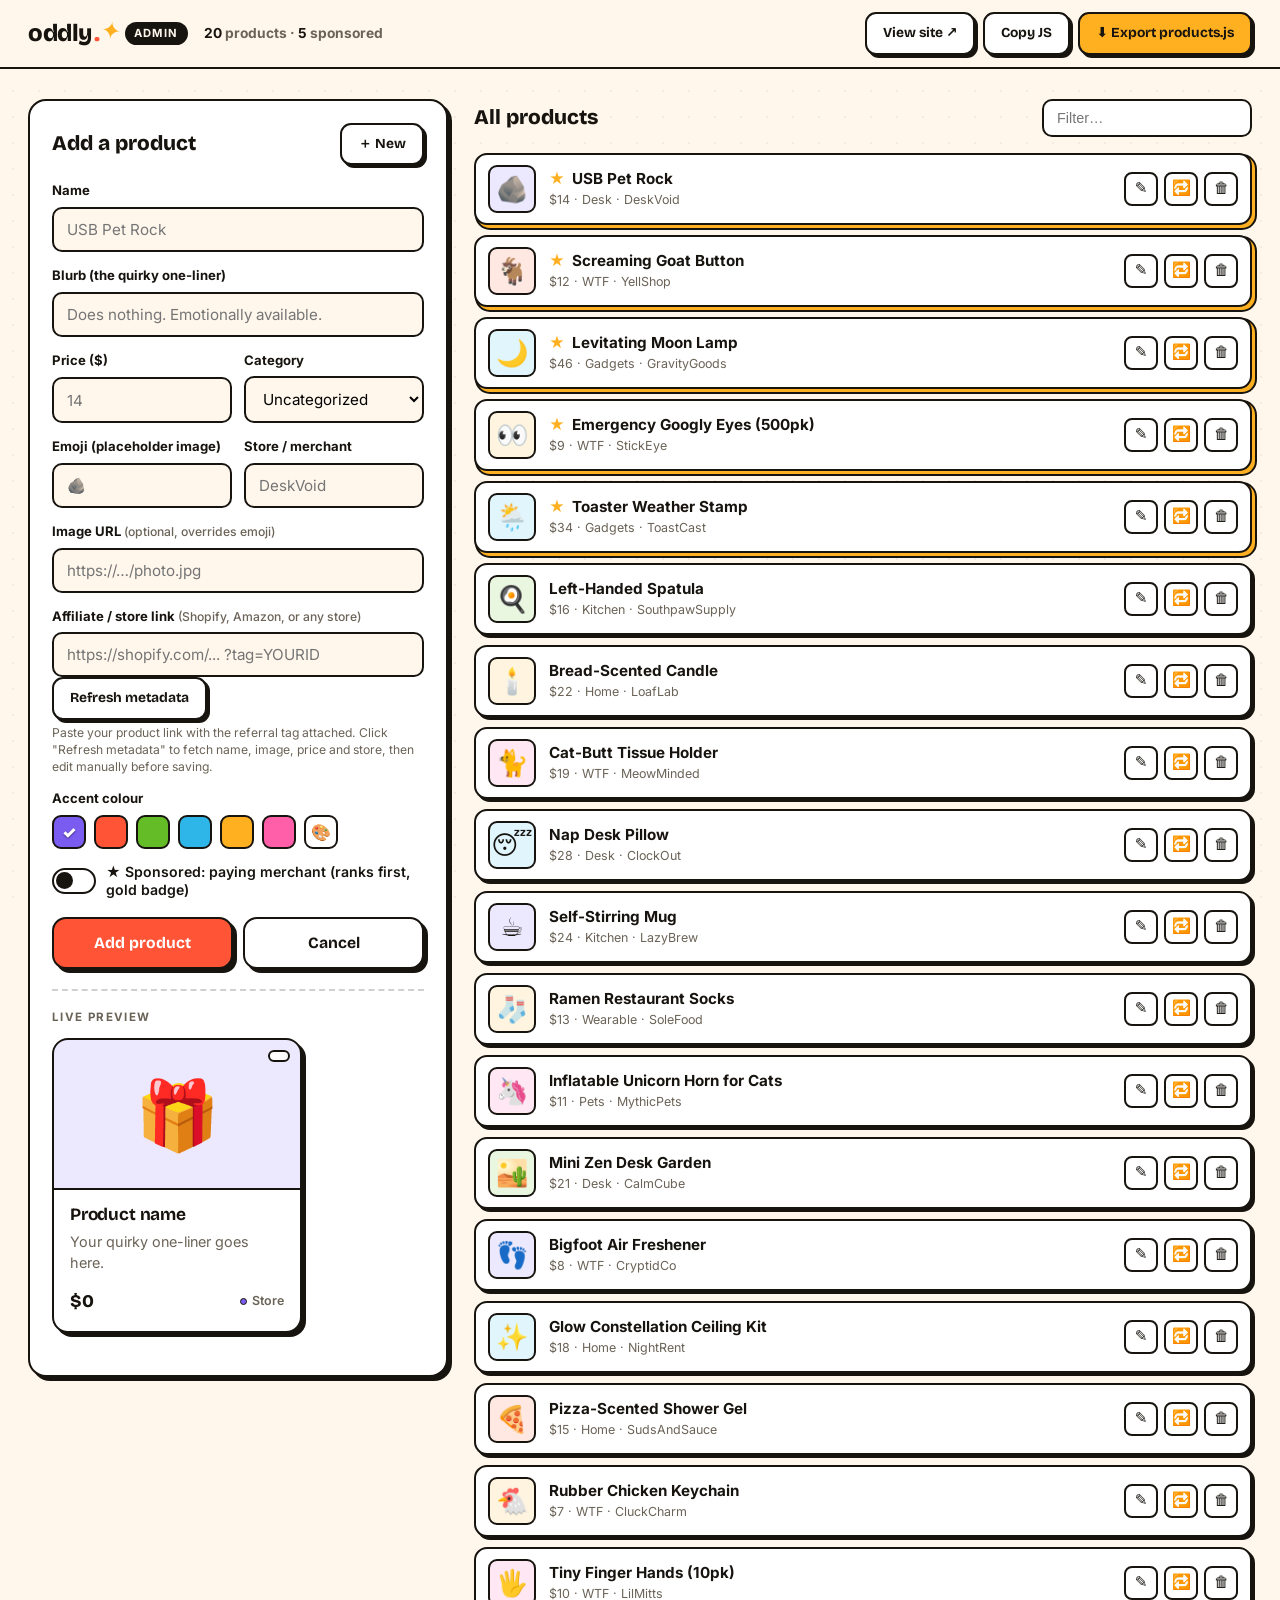
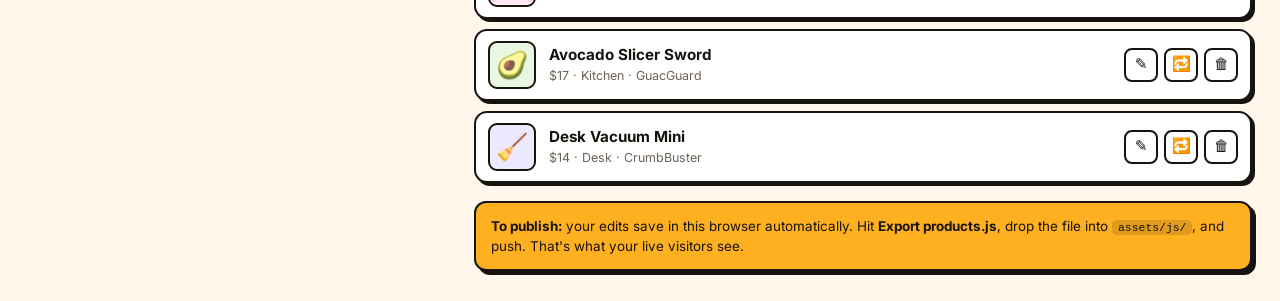
==== commit 4eb218c3: "Add refresh metadata button (form + per-row) and refresh handlers" ====
--- a/admin.html
+++ b/admin.html
@@ -76,8 +76,11 @@
 
       <label class="fld">
         <span>Affiliate / store link <em>(Shopify, Amazon, or any store)</em></span>
-        <input name="url" type="url" inputmode="url" autocomplete="url" autocapitalize="off" autocorrect="off" spellcheck="false" placeholder="https://shopify.com/... ?tag=YOURID">
-        <div class="fld__hint">Paste your product link with the referral tag attached. You can then edit any field manually before saving.</div>
+        <div class="fld-row">
+          <input name="url" type="url" inputmode="url" autocomplete="url" autocapitalize="off" autocorrect="off" spellcheck="false" placeholder="https://shopify.com/... ?tag=YOURID">
+          <button type="button" class="btn btn--sm" id="btn-refresh">Refresh metadata</button>
+        </div>
+        <div class="fld__hint">Paste your product link with the referral tag attached. Click "Refresh metadata" to fetch name, image, price and store, then edit manually before saving.</div>
       </label>
 
       <div class="fld">
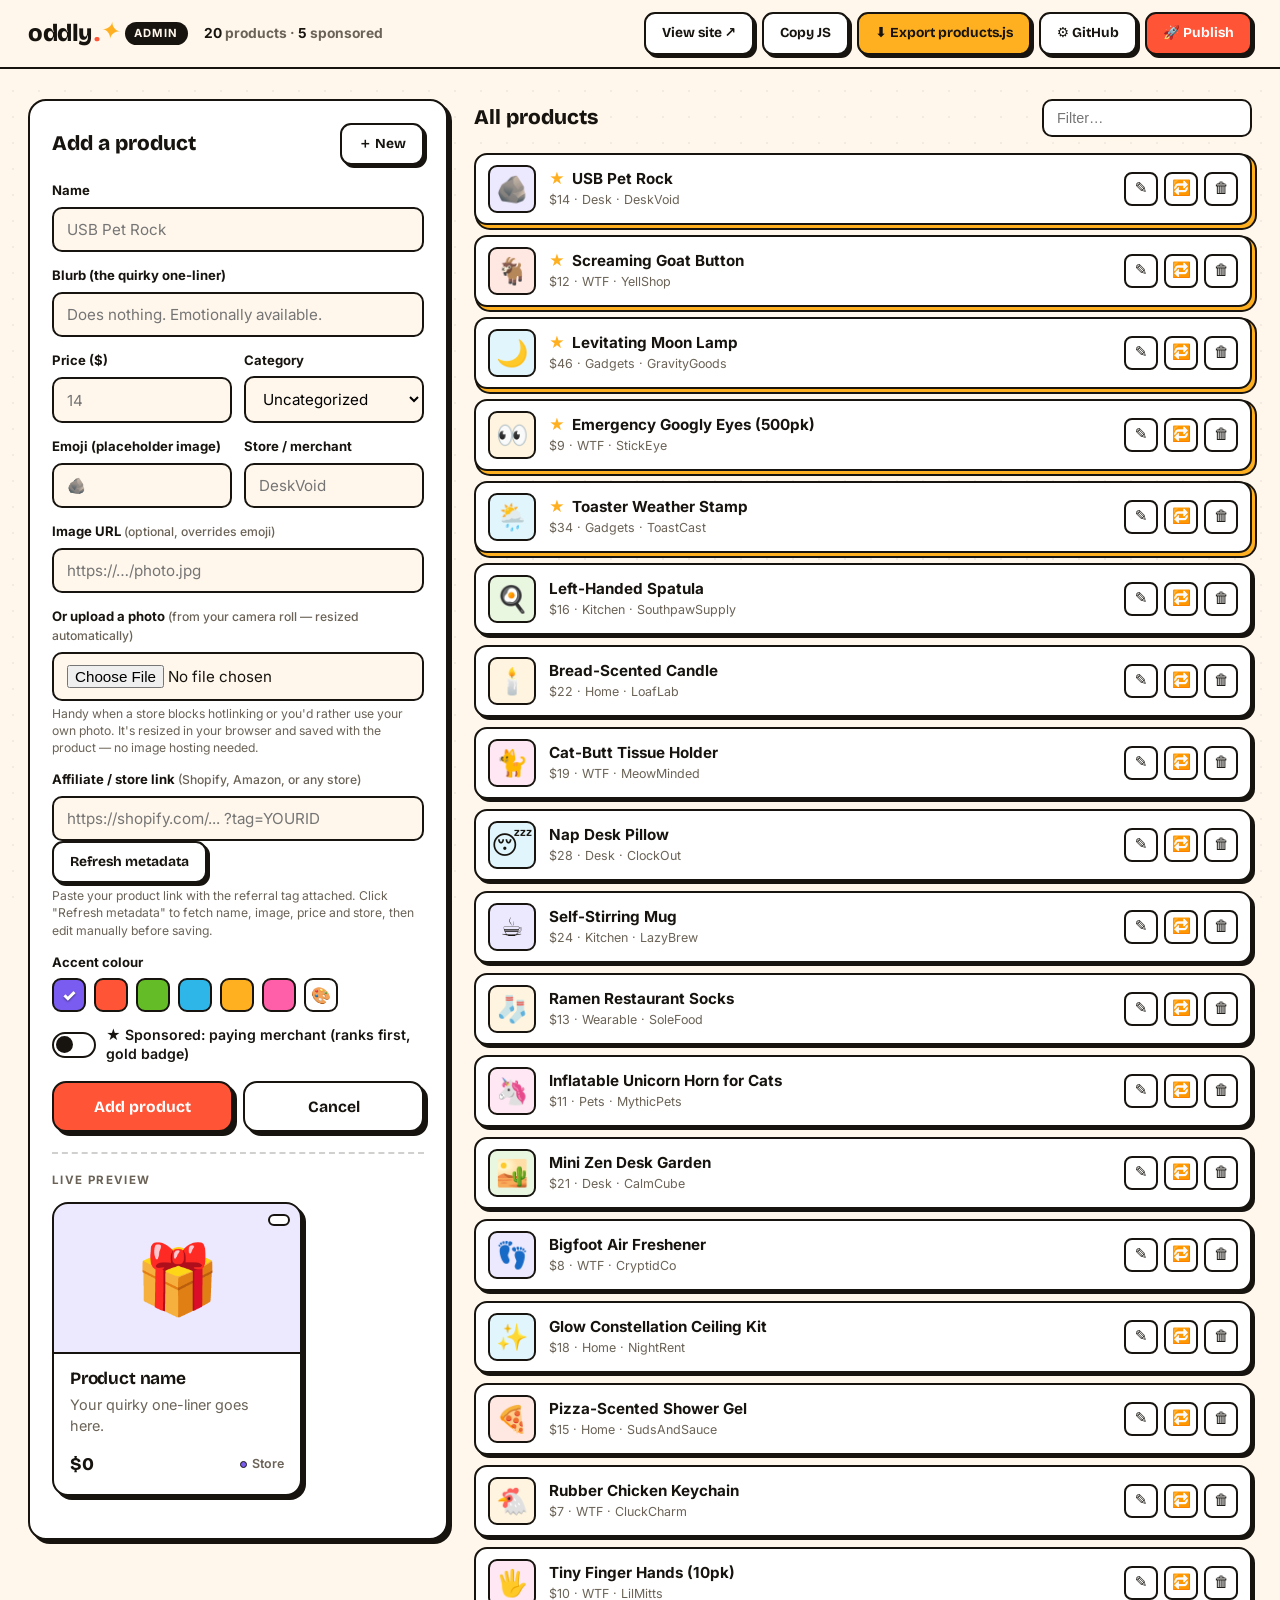
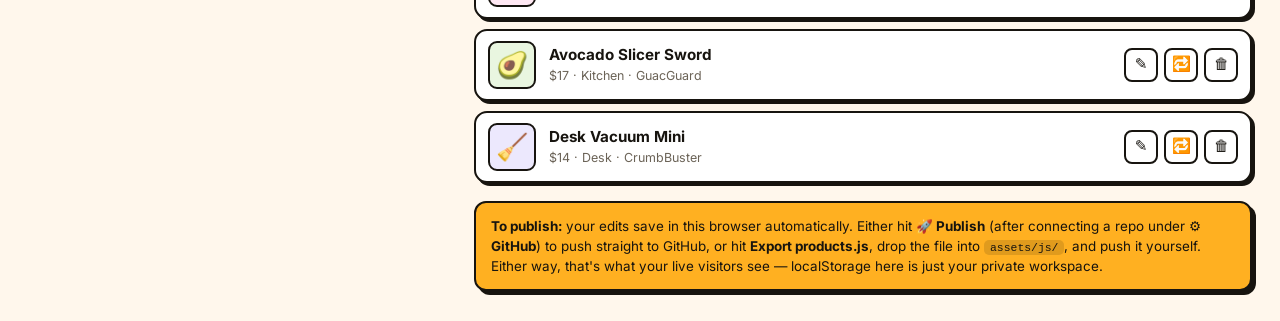
==== commit 9940658e: "Harden admin panel: safer images, GitHub publish, photo upload Storage errors now surface as toasts " ====
--- a/admin.html
+++ b/admin.html
@@ -23,6 +23,8 @@
       <a class="btn btn--sm" href="index.html" target="_blank">View site ↗</a>
       <button class="btn btn--sm" id="btn-copy">Copy JS</button>
       <button class="btn btn--sm btn--gold" id="btn-export">⬇ Export products.js</button>
+      <button class="btn btn--sm" id="btn-gh-settings" type="button" title="Connect a GitHub repo">⚙ GitHub</button>
+      <button class="btn btn--sm btn--brand" id="btn-publish" type="button">🚀 Publish</button>
     </div>
   </div>
 </header>
@@ -69,9 +71,24 @@
         </label>
       </div>
 
+      <label class="fld" id="image-url-field">
+        <span>Image URL <em>(optional, overrides emoji)</em></span>
+        <input name="image" type="url" id="image-url-input" placeholder="https://…/photo.jpg">
+      </label>
+
+      <div class="fld" id="photo-attached" hidden>
+        <span>Photo</span>
+        <div class="fld-row photo-attached__row">
+          <img id="photo-thumb" alt="" class="photo-attached__thumb">
+          <span class="photo-attached__label">Custom photo attached</span>
+          <button type="button" class="btn btn--sm" id="btn-remove-photo">Remove</button>
+        </div>
+      </div>
+
       <label class="fld">
-        <span>Image URL <em>(optional, overrides emoji)</em></span>
-        <input name="image" type="url" placeholder="https://…/photo.jpg">
+        <span>Or upload a photo <em>(from your camera roll — resized automatically)</em></span>
+        <input type="file" accept="image/*" id="photo-input">
+        <div class="fld__hint">Handy when a store blocks hotlinking or you'd rather use your own photo. It's resized in your browser and saved with the product — no image hosting needed.</div>
       </label>
 
       <label class="fld">
@@ -115,8 +132,10 @@
     <div class="rows" id="rows"></div>
     <p class="publish-note">
       <strong>To publish:</strong> your edits save in this browser automatically.
-      Hit <b>Export products.js</b>, drop the file into <code>assets/js/</code>, and push.
-      That's what your live visitors see.
+      Either hit <b>🚀 Publish</b> (after connecting a repo under <b>⚙ GitHub</b>) to push
+      straight to GitHub, or hit <b>Export products.js</b>, drop the file into
+      <code>assets/js/</code>, and push it yourself. Either way, that's what your live
+      visitors see — localStorage here is just your private workspace.
     </p>
   </section>
 
@@ -124,6 +143,49 @@
 
 <div class="toast" id="toast"></div>
 
+<!-- ===== GitHub publish settings ===== -->
+<div class="modal" id="gh-modal" aria-hidden="true">
+  <div class="modal__scrim" data-gh-close></div>
+  <div class="gh-modal__card" role="dialog" aria-modal="true" aria-labelledby="gh-modal-title">
+    <button type="button" class="modal__close" data-gh-close aria-label="Close">✕</button>
+    <h2 id="gh-modal-title">GitHub publishing</h2>
+    <p class="fld__hint">
+      Publish writes <code>products.js</code> straight to your repo via the GitHub API —
+      no manual export/copy/push. Your token is stored only in <b>this browser's</b> local
+      storage, so use a fine-grained personal access token scoped to just this repo's
+      contents (not a broad admin token), and skip this on a shared computer.
+    </p>
+    <form id="gh-form" class="ed-form">
+      <label class="fld">
+        <span>Repo owner</span>
+        <input name="owner" placeholder="yourusername" autocomplete="off" autocapitalize="off" spellcheck="false">
+      </label>
+      <label class="fld">
+        <span>Repo name</span>
+        <input name="repo" placeholder="oddly" autocomplete="off" autocapitalize="off" spellcheck="false">
+      </label>
+      <div class="fld-grid">
+        <label class="fld">
+          <span>Branch</span>
+          <input name="branch" placeholder="main" autocomplete="off" autocapitalize="off" spellcheck="false">
+        </label>
+        <label class="fld">
+          <span>File path</span>
+          <input name="path" placeholder="assets/js/products.js" autocomplete="off" autocapitalize="off" spellcheck="false">
+        </label>
+      </div>
+      <label class="fld">
+        <span>Personal access token <em>(repo contents: read &amp; write)</em></span>
+        <input name="token" type="password" placeholder="github_pat_…" autocomplete="off" spellcheck="false">
+      </label>
+      <div class="ed-actions">
+        <button class="btn btn--brand" type="submit">Save settings</button>
+        <button class="btn" type="button" id="btn-gh-forget">Forget token</button>
+      </div>
+    </form>
+  </div>
+</div>
+
 <script src="assets/js/products.js"></script>
 <script src="assets/js/admin.js"></script>
 </body>
--- a/assets/css/admin.css
+++ b/assets/css/admin.css
@@ -28,6 +28,7 @@
 
 .ed-form{display:grid;gap:14px}
 .fld{display:grid;gap:6px}
+.fld[hidden]{display:none} /* .fld's own display:grid otherwise beats the UA [hidden] rule */
 .fld > span{font-weight:700;font-size:.82rem}
 .fld > span b{color:var(--brand)}
 .fld > span em{font-weight:500;color:var(--muted);font-style:normal;font-size:.76rem}
@@ -95,3 +96,16 @@
 .toast.show{opacity:1;transform:translate(-50%,0)}
 
 .empty-list{text-align:center;color:var(--muted);padding:40px 10px;font-weight:600}
+
+/* photo upload */
+.photo-attached__row{align-items:center}
+.photo-attached__thumb{width:44px;height:44px;object-fit:cover;border:2px solid var(--ink);border-radius:8px;flex:none}
+.photo-attached__label{flex:1;font-size:.86rem;font-weight:600}
+
+/* GitHub publish settings modal (reuses .modal/.modal__scrim/.modal__close from styles.css) */
+.gh-modal__card{
+  position:relative;z-index:1;width:100%;max-width:480px;max-height:90vh;overflow:auto;
+  background:var(--bg);border:3px solid var(--ink);border-radius:22px;box-shadow:10px 10px 0 var(--ink);
+  padding:26px;display:grid;gap:14px;
+}
+.gh-modal__card h2{font-family:var(--font-display);font-weight:800;font-size:1.3rem}
